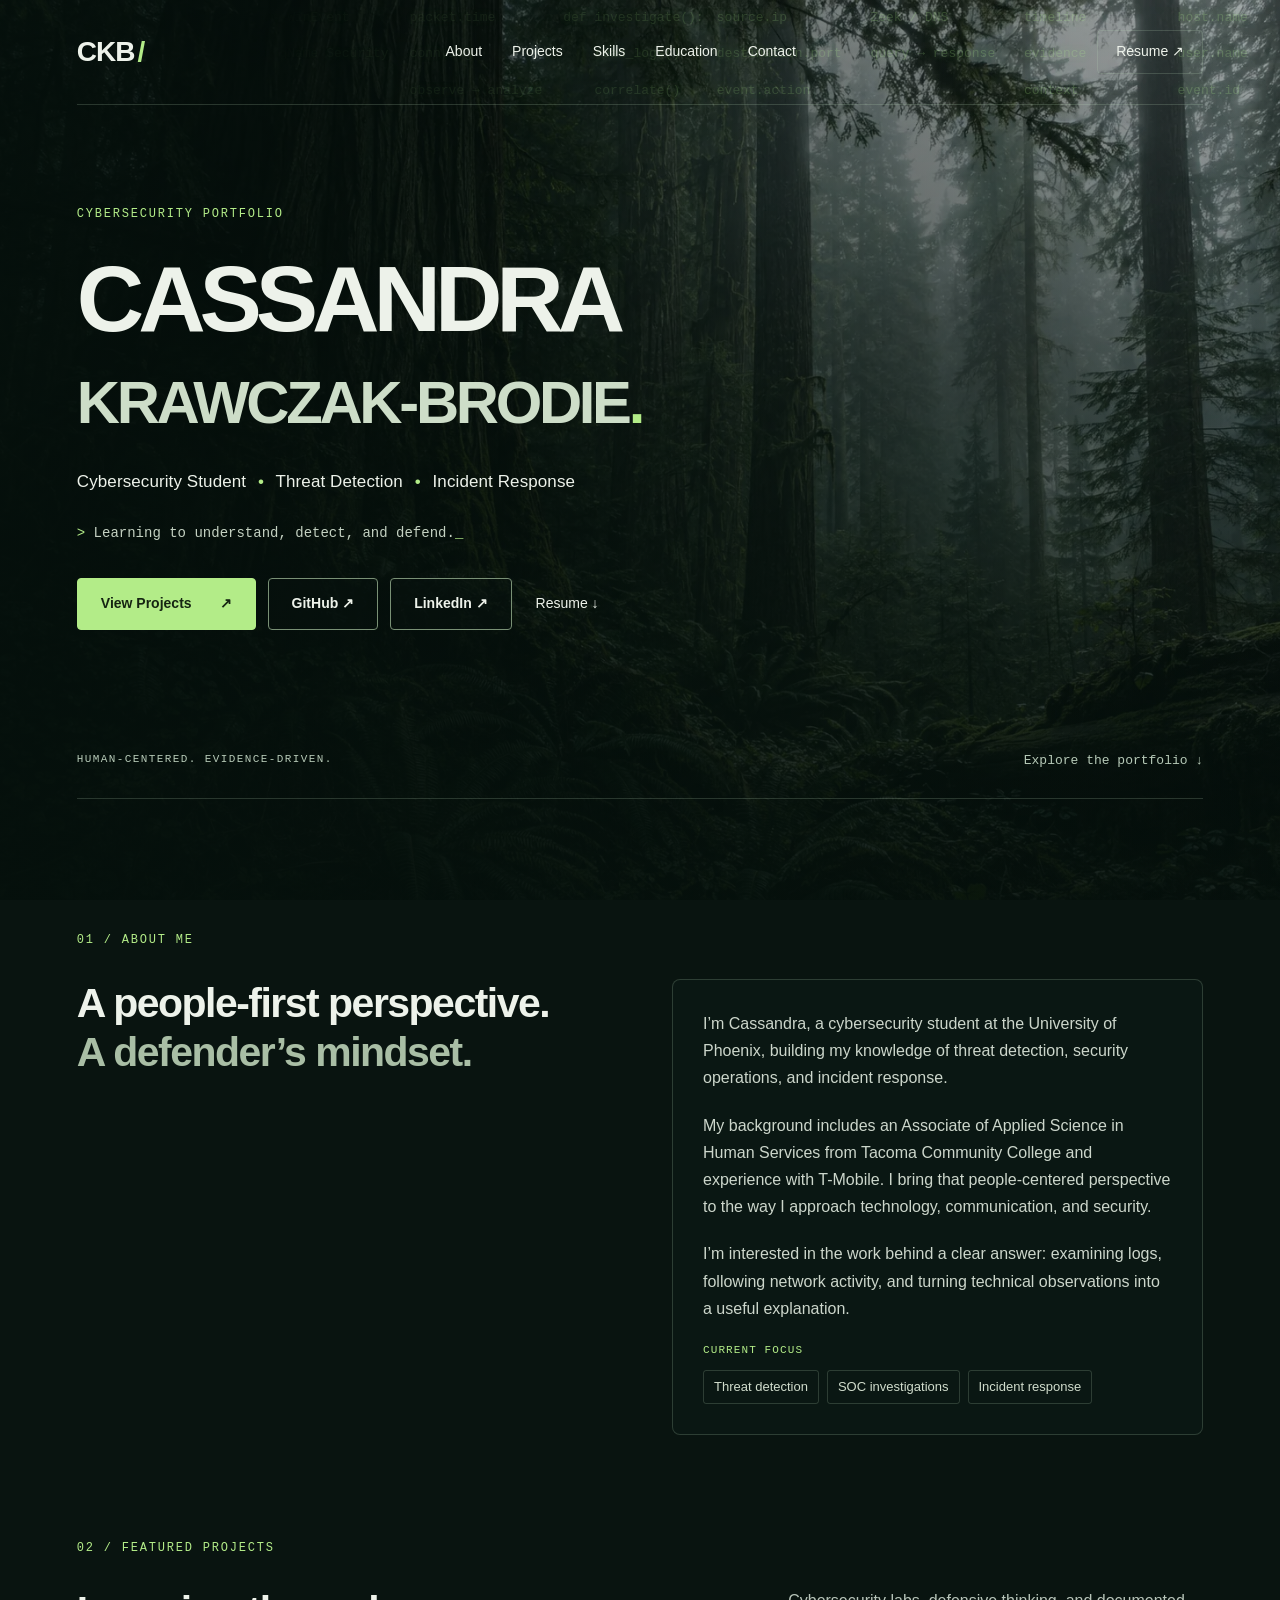
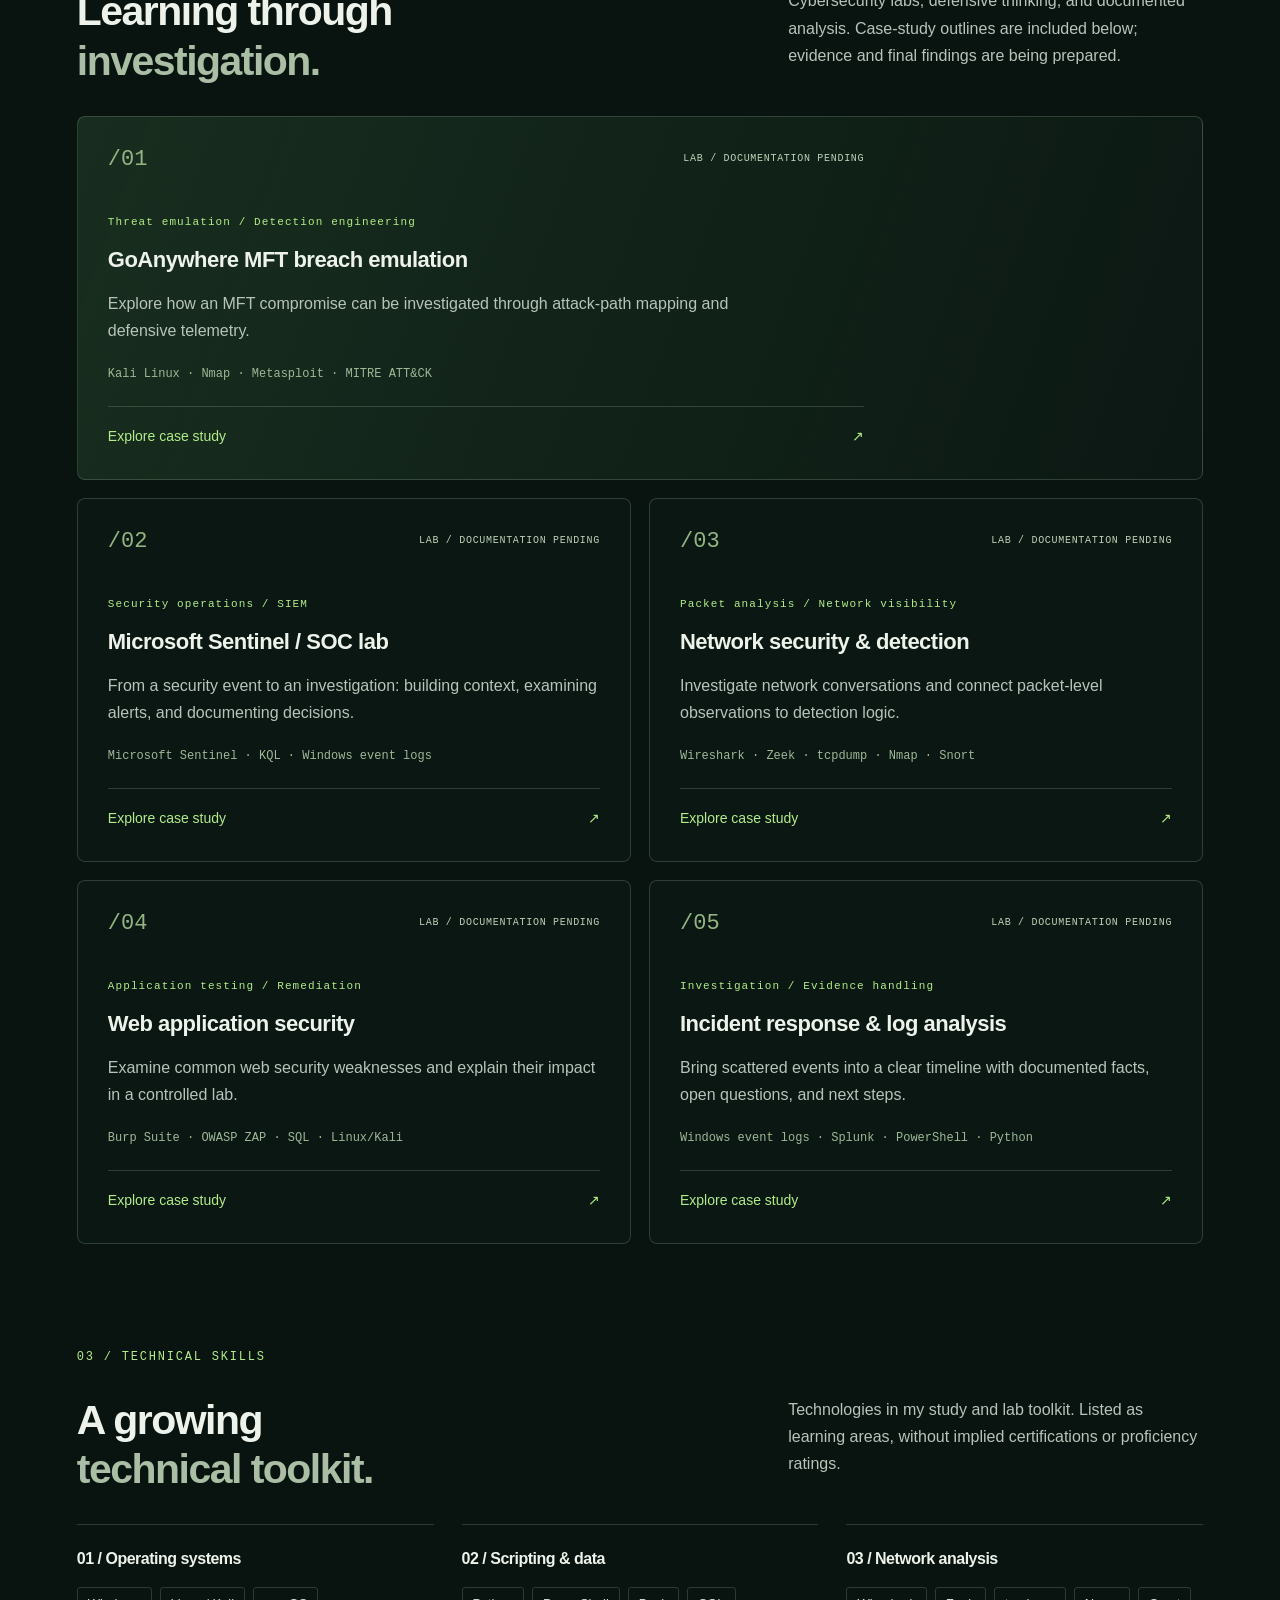
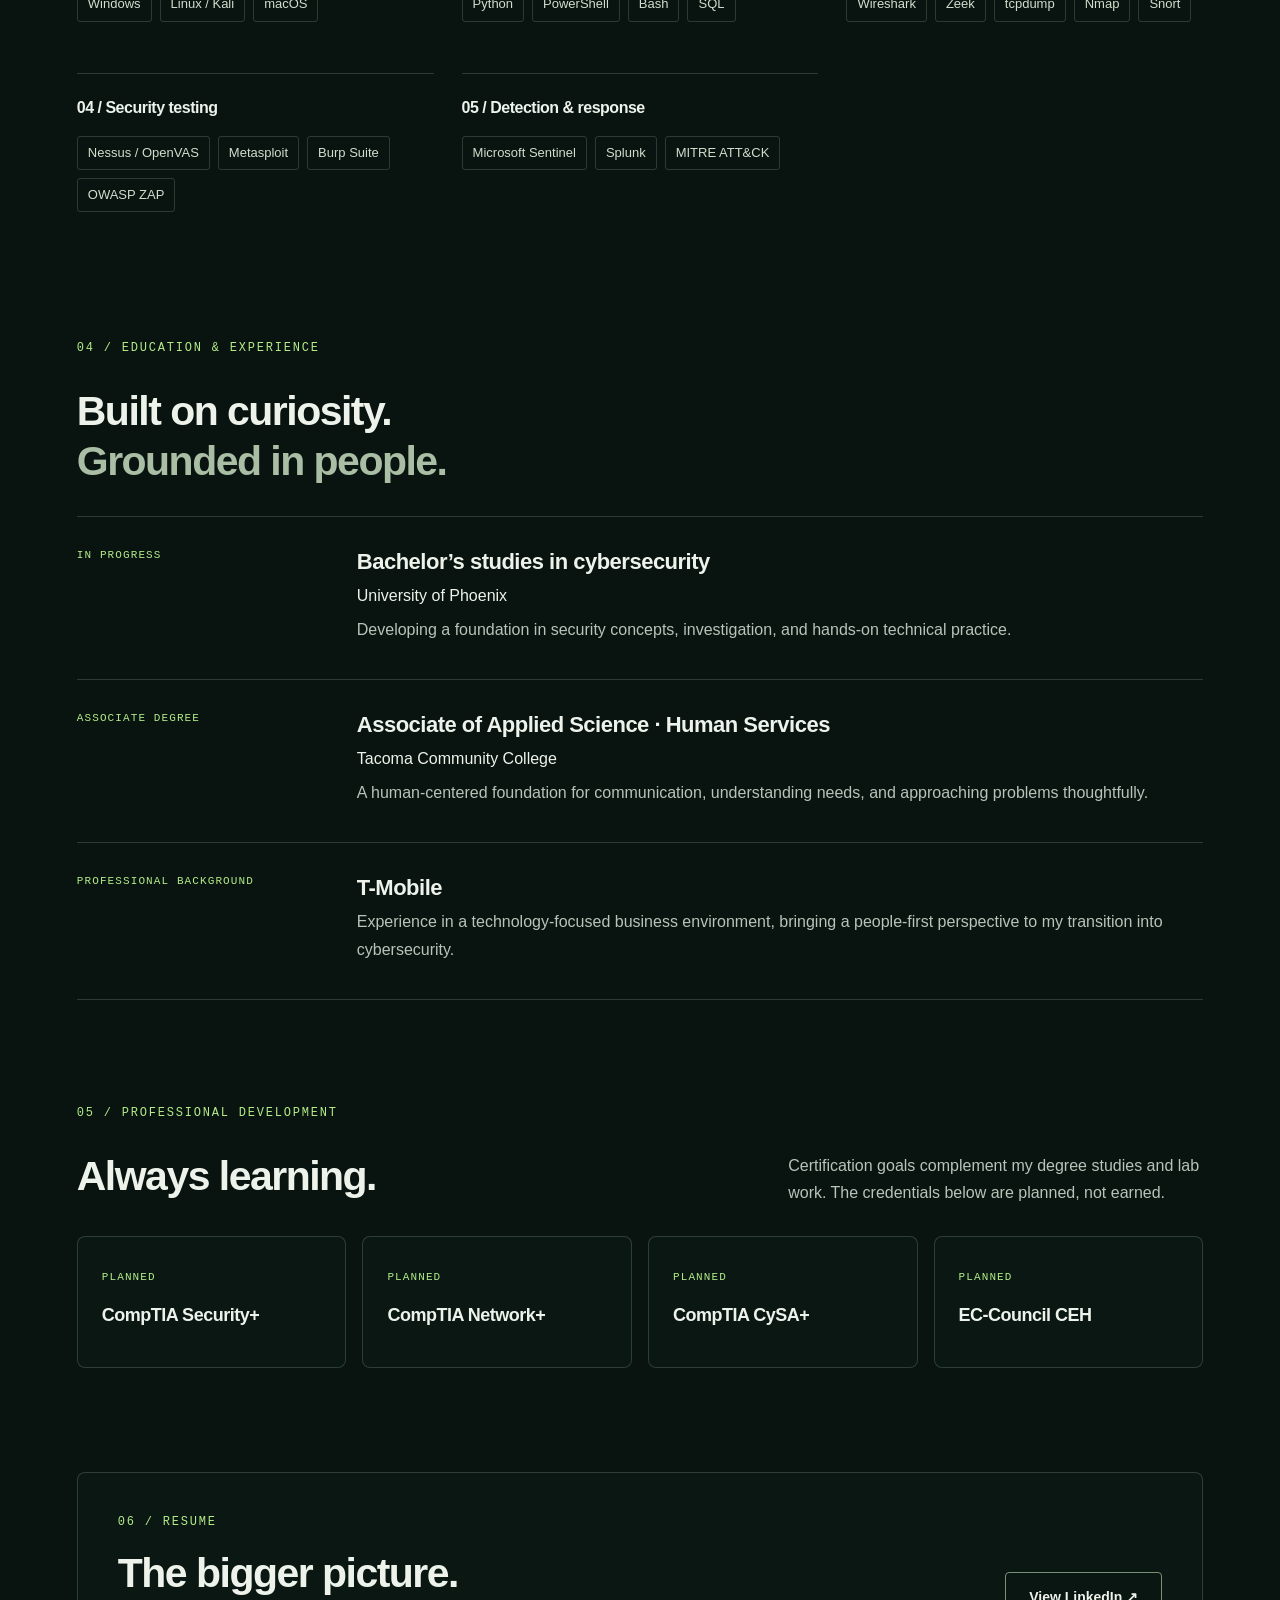
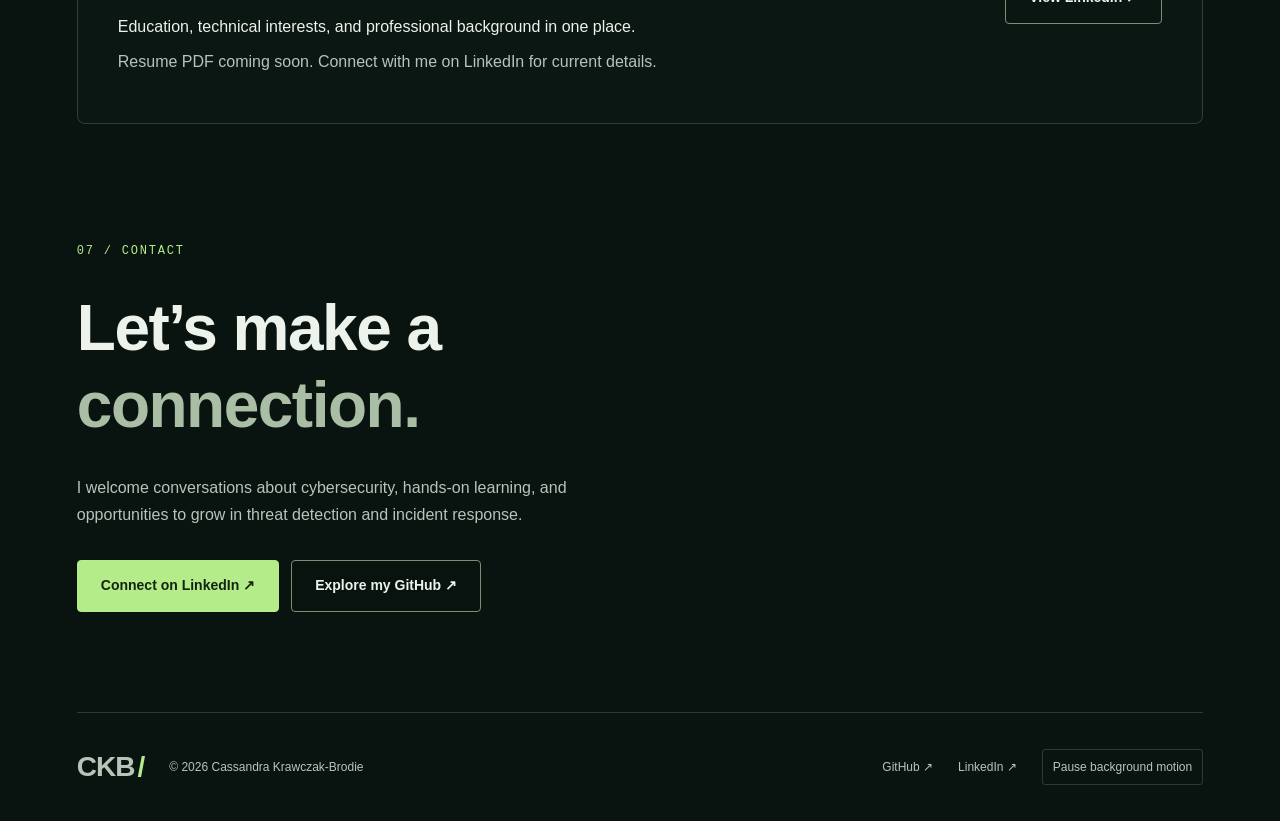
==== index.html @ 9f4970f3 "Add files via upload" ====
<!doctype html><html lang="en"><head><meta charset="utf-8"><meta name="viewport" content="width=device-width,initial-scale=1"><meta name="theme-color" content="#091410"><meta name="description" content="Cassandra Krawczak-Brodie — cybersecurity student focused on threat detection, incident response, and hands-on security learning."><title>Cybersecurity Portfolio | Cassandra Krawczak-Brodie</title><link rel="icon" href="assets/favicon.svg" type="image/svg+xml"><link rel="stylesheet" href="assets/css/style.css"><script src="assets/js/main.js" defer></script></head><body><a class="skip" href="#main">Skip to content</a><div class="forest" aria-hidden="true"></div><div class="code-rain" aria-hidden="true"></div><header class="header wrap"><a class="brand" href="#" aria-label="Cassandra Krawczak-Brodie home">CKB<span>/</span></a><nav aria-label="Main navigation"><a href="#about">About</a><a href="#projects">Projects</a><a href="#skills">Skills</a><a href="#education">Education</a><a href="#contact">Contact</a></nav><a class="nav-resume" href="#resume">Resume ↗</a></header><main id="main"><section class="hero wrap"><p class="eyebrow">CYBERSECURITY PORTFOLIO</p><h1>CASSANDRA<br><span class="surname">KRAWCZAK-<wbr>BRODIE</span><span class="period">.</span></h1><p class="hero-role">Cybersecurity Student <b>•</b> Threat Detection <b>•</b> Incident Response</p><p class="terminal"><span>&gt;</span> Learning to understand, detect, and defend.<span class="cursor" aria-hidden="true">_</span></p><div class="actions"><a class="button primary" href="#projects">View Projects <span>↗</span></a><a class="button" href="https://github.com/cassandrak-cyber?tab=repositories">GitHub ↗</a><a class="button" href="https://www.linkedin.com/in/cassandra-hopkins-14a572345/">LinkedIn ↗</a><a class="text-button" href="#resume">Resume ↓</a></div><div class="hero-bottom"><span>HUMAN-CENTERED. EVIDENCE-DRIVEN.</span><a href="#about">Explore the portfolio ↓</a></div></section>
<section id="about" class="section wrap"><div class="section-label">01 / ABOUT ME</div><div class="about-grid"><h2>A people-first perspective.<br><em>A defender’s mindset.</em></h2><div class="panel about-copy"><p>I’m Cassandra, a cybersecurity student at the University of Phoenix, building my knowledge of threat detection, security operations, and incident response.</p><p>My background includes an Associate of Applied Science in Human Services from Tacoma Community College and experience with T-Mobile. I bring that people-centered perspective to the way I approach technology, communication, and security.</p><p>I’m interested in the work behind a clear answer: examining logs, following network activity, and turning technical observations into a useful explanation.</p><div class="mini-label">CURRENT FOCUS</div><div class="tags"><span>Threat detection</span><span>SOC investigations</span><span>Incident response</span></div></div></div></section>
<section id="projects" class="section wrap"><div class="section-label">02 / FEATURED PROJECTS</div><div class="section-heading"><h2>Learning through<br><em>investigation.</em></h2><p>Cybersecurity labs, defensive thinking, and documented analysis. Case-study outlines are included below; evidence and final findings are being prepared.</p></div><div class="project-grid"><article class="panel project featured"><div class="project-top"><span class="project-number">/01</span><span class="status">LAB / DOCUMENTATION PENDING</span></div><div class="mini-label">Threat emulation / Detection engineering</div><h3>GoAnywhere MFT breach emulation</h3><p>Explore how an MFT compromise can be investigated through attack-path mapping and defensive telemetry.</p><p class="tool-line">Kali Linux · Nmap · Metasploit · MITRE ATT&CK</p><a class="project-link" href="projects/goanywhere.html">Explore case study <span>↗</span></a></article><article class="panel project "><div class="project-top"><span class="project-number">/02</span><span class="status">LAB / DOCUMENTATION PENDING</span></div><div class="mini-label">Security operations / SIEM</div><h3>Microsoft Sentinel / SOC lab</h3><p>From a security event to an investigation: building context, examining alerts, and documenting decisions.</p><p class="tool-line">Microsoft Sentinel · KQL · Windows event logs</p><a class="project-link" href="projects/sentinel.html">Explore case study <span>↗</span></a></article><article class="panel project "><div class="project-top"><span class="project-number">/03</span><span class="status">LAB / DOCUMENTATION PENDING</span></div><div class="mini-label">Packet analysis / Network visibility</div><h3>Network security & detection</h3><p>Investigate network conversations and connect packet-level observations to detection logic.</p><p class="tool-line">Wireshark · Zeek · tcpdump · Nmap · Snort</p><a class="project-link" href="projects/network.html">Explore case study <span>↗</span></a></article><article class="panel project "><div class="project-top"><span class="project-number">/04</span><span class="status">LAB / DOCUMENTATION PENDING</span></div><div class="mini-label">Application testing / Remediation</div><h3>Web application security</h3><p>Examine common web security weaknesses and explain their impact in a controlled lab.</p><p class="tool-line">Burp Suite · OWASP ZAP · SQL · Linux/Kali</p><a class="project-link" href="projects/web-security.html">Explore case study <span>↗</span></a></article><article class="panel project "><div class="project-top"><span class="project-number">/05</span><span class="status">LAB / DOCUMENTATION PENDING</span></div><div class="mini-label">Investigation / Evidence handling</div><h3>Incident response & log analysis</h3><p>Bring scattered events into a clear timeline with documented facts, open questions, and next steps.</p><p class="tool-line">Windows event logs · Splunk · PowerShell · Python</p><a class="project-link" href="projects/incident-response.html">Explore case study <span>↗</span></a></article></div></section><section id="skills" class="section wrap"><div class="section-label">03 / TECHNICAL SKILLS</div><div class="section-heading"><h2>A growing<br><em>technical toolkit.</em></h2><p>Technologies in my study and lab toolkit. Listed as learning areas, without implied certifications or proficiency ratings.</p></div><div class="skills-grid"><div class="skill-group"><h3>01 / Operating systems</h3><div class="tags"><span>Windows</span><span>Linux / Kali</span><span>macOS</span></div></div><div class="skill-group"><h3>02 / Scripting & data</h3><div class="tags"><span>Python</span><span>PowerShell</span><span>Bash</span><span>SQL</span></div></div><div class="skill-group"><h3>03 / Network analysis</h3><div class="tags"><span>Wireshark</span><span>Zeek</span><span>tcpdump</span><span>Nmap</span><span>Snort</span></div></div><div class="skill-group"><h3>04 / Security testing</h3><div class="tags"><span>Nessus / OpenVAS</span><span>Metasploit</span><span>Burp Suite</span><span>OWASP ZAP</span></div></div><div class="skill-group"><h3>05 / Detection & response</h3><div class="tags"><span>Microsoft Sentinel</span><span>Splunk</span><span>MITRE ATT&CK</span></div></div></div></section><section id="education" class="section wrap"><div class="section-label">04 / EDUCATION & EXPERIENCE</div><h2>Built on curiosity.<br><em>Grounded in people.</em></h2><div class="timeline"><article><span class="mini-label">IN PROGRESS</span><div><h3>Bachelor’s studies in cybersecurity</h3><p>University of Phoenix</p><p class="muted">Developing a foundation in security concepts, investigation, and hands-on technical practice.</p></div></article><article><span class="mini-label">ASSOCIATE DEGREE</span><div><h3>Associate of Applied Science · Human Services</h3><p>Tacoma Community College</p><p class="muted">A human-centered foundation for communication, understanding needs, and approaching problems thoughtfully.</p></div></article><article><span class="mini-label">PROFESSIONAL BACKGROUND</span><div><h3>T-Mobile</h3><p class="muted">Experience in a technology-focused business environment, bringing a people-first perspective to my transition into cybersecurity.</p></div></article></div></section>
<section id="certifications" class="section wrap"><div class="section-label">05 / PROFESSIONAL DEVELOPMENT</div><div class="section-heading"><h2>Always learning.</h2><p>Certification goals complement my degree studies and lab work. The credentials below are planned, not earned.</p></div><div class="certs"><div class="panel cert"><span class="mini-label">PLANNED</span><h3>CompTIA Security+</h3></div><div class="panel cert"><span class="mini-label">PLANNED</span><h3>CompTIA Network+</h3></div><div class="panel cert"><span class="mini-label">PLANNED</span><h3>CompTIA CySA+</h3></div><div class="panel cert"><span class="mini-label">PLANNED</span><h3>EC-Council CEH</h3></div></div></section><section id="resume" class="section wrap"><div class="panel resume"><div><div class="section-label">06 / RESUME</div><h2>The bigger picture.</h2><p>Education, technical interests, and professional background in one place.</p><p class="muted">Resume PDF coming soon. Connect with me on LinkedIn for current details.</p></div><a class="button" href="https://www.linkedin.com/in/cassandra-hopkins-14a572345/">View LinkedIn ↗</a></div></section><section id="contact" class="section wrap contact"><div class="section-label">07 / CONTACT</div><h2>Let’s make a<br><em>connection.</em></h2><p>I welcome conversations about cybersecurity, hands-on learning, and opportunities to grow in threat detection and incident response.</p><div class="actions"><a class="button primary" href="https://www.linkedin.com/in/cassandra-hopkins-14a572345/">Connect on LinkedIn ↗</a><a class="button" href="https://github.com/cassandrak-cyber?tab=repositories">Explore my GitHub ↗</a></div></section></main><footer class="wrap"><a class="brand" href="index.html">CKB<span>/</span></a><p>© <span data-year>2026</span> Cassandra Krawczak-Brodie</p><a href="https://github.com/cassandrak-cyber?tab=repositories">GitHub ↗</a><a href="https://www.linkedin.com/in/cassandra-hopkins-14a572345/">LinkedIn ↗</a><button class="motion" hidden type="button" aria-pressed="false">Pause background motion</button></footer></body></html>
---- assets/css/style.css ----
:root{color-scheme:dark;--bg:#091410;--text:#edf2ea;--muted:#b7c4b9;--green:#b3ec88;--line:rgba(184,216,185,.2);--mono:ui-monospace,SFMono-Regular,Consolas,monospace}*{box-sizing:border-box}html{scroll-behavior:smooth;scroll-padding-top:35px}body{margin:0;background:var(--bg);color:var(--text);font:16px/1.7 -apple-system,BlinkMacSystemFont,"Segoe UI",sans-serif}a{color:inherit;text-decoration:none}a:hover{color:var(--green)}button{font:inherit}a:focus-visible,button:focus-visible{outline:3px solid var(--green);outline-offset:6px}.skip{position:fixed;top:-100px;left:20px;background:var(--bg);z-index:10;padding:10px}.skip:focus{top:15px}.wrap{width:min(1200px,88%);margin:auto}.forest{position:fixed;inset:0;z-index:-2;background:#10251a url('../images/forest.webp') center/cover no-repeat}.forest:after{content:"";position:absolute;inset:0;background:linear-gradient(90deg,rgba(5,16,12,.86),rgba(5,16,12,.28)),linear-gradient(0deg,rgba(5,16,12,.84),rgba(5,16,12,.08))}.code-rain{position:fixed;inset:0;z-index:-1;overflow:hidden;pointer-events:none;mask-image:linear-gradient(90deg,transparent 20%,#000 70%)}.code-strand{position:absolute;top:0;white-space:pre;font:13px/2.8 var(--mono);color:#b0f38d;opacity:.22;animation:fall var(--duration) linear infinite;animation-delay:var(--delay);text-shadow:0 0 9px #7acb5a}@keyframes fall{from{transform:translateY(-45vh)}to{transform:translateY(105vh)}}.paused .code-strand{animation-play-state:paused}.header{display:flex;align-items:center;justify-content:space-between;gap:25px;min-height:105px;border-bottom:1px solid var(--line)}.brand{font-size:28px;font-weight:800;letter-spacing:-1px}.brand span{color:var(--green);padding-left:3px}.header nav{display:flex;gap:30px;font-size:14px}.nav-resume{font-size:14px;border:1px solid var(--line);border-radius:4px;padding:9px 18px}.hero{padding-top:100px;min-height:730px}.eyebrow,.section-label,.mini-label{font:12px/1.5 var(--mono);letter-spacing:1.8px;color:var(--green)}.eyebrow{margin:0 0 30px}.hero h1{font-size:clamp(3.3rem,7.3vw,7rem);line-height:.98;font-weight:750;letter-spacing:-.065em;margin:0 0 32px}.hero h1>span:not(.period){color:#cdddc8}.hero h1 .period{color:var(--green)}.hero-role{font-size:17px;letter-spacing:.1px}.hero-role b{color:var(--green);font-weight:400;padding:0 7px}.terminal{font:14px/1.8 var(--mono);color:#c4d1c2;margin-top:24px}.terminal>span{color:var(--green)}.actions{display:flex;gap:12px;align-items:center;flex-wrap:wrap;margin-top:32px}.button{display:inline-flex;align-items:center;justify-content:center;gap:28px;padding:13px 23px;border:1px solid #799075;border-radius:4px;font-size:14px;font-weight:600;background:rgba(9,20,16,.38);transition:background .2s,transform .2s}.button:hover{background:#263b2a;transform:translateY(-2px)}.primary{background:var(--green);border-color:var(--green);color:#152412}.primary:hover{background:#cbf8a8;color:#152412}.text-button{font-size:14px;padding:12px}.hero-bottom{display:flex;justify-content:space-between;margin-top:95px;padding:26px 0;border-bottom:1px solid var(--line);font:11px/1.6 var(--mono);letter-spacing:1.4px;color:#b6c9b7}.hero-bottom a{letter-spacing:0;font-size:13px}.section{padding-top:96px;padding-bottom:8px}.section-label{margin-bottom:30px}h2{font-size:clamp(2rem,3.2vw,3rem);line-height:1.2;font-weight:550;letter-spacing:-1.5px;margin:0 0 30px}h2 em{font-style:normal;color:#a9bea5}h3{font-size:22px;font-weight:550;letter-spacing:-.5px;line-height:1.35;margin:15px 0}.about-grid{display:grid;grid-template-columns:1fr 1fr;gap:64px}.panel{border:1px solid var(--line);border-radius:8px;background:rgba(12,25,20,.91)}.about-copy{padding:30px}.about-copy p{margin:0 0 20px;color:#ccd6cb}.mini-label{font-size:11px;letter-spacing:1.1px}.tags{display:flex;flex-wrap:wrap;gap:8px;margin-top:12px}.tags span{padding:5px 10px;border:1px solid var(--line);border-radius:3px;font-size:13px;color:#d1ddcd}.section-heading{display:flex;justify-content:space-between;align-items:start;gap:60px}.section-heading>p{max-width:415px;color:var(--muted);margin:0 0 30px}.project-grid{display:grid;grid-template-columns:1fr 1fr;gap:18px}.project{padding:30px;display:flex;flex-direction:column;transition:border-color .2s}.project:hover{border-color:#758e6a}.project.featured{grid-column:1/-1;position:relative;padding-right:30%;background:linear-gradient(110deg,rgba(25,47,32,.96),rgba(12,25,20,.86))}.project-top{display:flex;justify-content:space-between;gap:16px;align-items:center;margin-bottom:42px}.project-number{font:22px var(--mono);color:#94b483}.status{font:10px/1.6 var(--mono);letter-spacing:.7px;color:#bed1b7}.project p{color:var(--muted);margin:0 0 20px;max-width:640px}.project .tool-line{font:12px/1.8 var(--mono);color:#9fb897;margin-top:auto}.project-link{display:flex;justify-content:space-between;border-top:1px solid var(--line);padding-top:18px;font-size:14px;color:var(--green)}.skills-grid{display:grid;grid-template-columns:repeat(3,1fr);gap:28px}.skill-group{padding:23px 0;border-top:1px solid var(--line)}.skill-group h3{font-size:16px;margin:0 0 18px}.timeline{border-top:1px solid var(--line)}.timeline article{display:grid;grid-template-columns:250px 1fr;gap:30px;padding:30px 0;border-bottom:1px solid var(--line)}.timeline h3{margin:0}.timeline p{margin:6px 0}.muted{color:var(--muted)}.certs{display:grid;grid-template-columns:repeat(4,1fr);gap:16px}.cert{padding:24px}.cert h3{font-size:18px}.resume{display:flex;align-items:center;justify-content:space-between;gap:35px;padding:40px}.resume .section-label{margin-bottom:18px}.resume h2{margin-bottom:15px}.resume p{margin:8px 0;max-width:620px}.resume .button{white-space:nowrap}.contact{padding-top:110px;padding-bottom:100px}.contact h2{font-size:clamp(2.8rem,5vw,4.5rem)}.contact p{max-width:550px;color:var(--muted)}footer{border-top:1px solid var(--line);display:flex;flex-wrap:wrap;align-items:center;gap:25px;padding:30px 0;font-size:12px;color:var(--muted)}footer p{margin-right:auto}.motion{color:var(--muted);background:transparent;border:1px solid var(--line);border-radius:3px;padding:7px 10px;font-size:12px;cursor:pointer}.case{padding-top:75px;padding-bottom:70px}.back{font-size:14px}.case h1{font-size:clamp(2.4rem,5vw,4.6rem);letter-spacing:-2px;line-height:1.1;max-width:950px}.case-intro{font-size:20px;max-width:800px;color:var(--muted)}.notice{border-left:2px solid var(--green);background:#14251c;padding:20px 25px;max-width:900px;font-size:14px;color:#ccd8c7}.case-grid{display:grid;grid-template-columns:1fr 1fr;gap:20px;margin-top:40px}.case-block{padding:28px}.case-block h2{font-size:24px;letter-spacing:-.5px;margin-bottom:18px}.case-block p{color:var(--muted);margin:0}.evidence-placeholder{padding:25px;border:1px dashed #60765b;border-radius:5px;margin-top:25px;display:flex;flex-direction:column;align-items:center;text-align:center;color:#bed0b5}.evidence-placeholder span{font-size:30px}.evidence-placeholder small{font-size:12px;margin-top:8px}@media(min-width:1500px){.hero{min-height:800px;padding-top:130px}}@media(max-width:900px){.header nav{gap:16px}.about-grid{gap:30px}.hero{padding-top:80px}.hero h1{font-size:clamp(3.3rem,10vw,6rem)}.skills-grid{grid-template-columns:1fr 1fr}.certs{grid-template-columns:1fr 1fr}.project.featured{padding-right:30px}.section-heading{gap:35px}.section-heading>p{max-width:340px}.timeline article{grid-template-columns:190px 1fr}.hero-role{max-width:580px}}@media(max-width:600px){.wrap{width:88%}.header{flex-wrap:wrap;gap:12px;padding:20px 0}.header nav{order:3;width:100%;justify-content:space-between;gap:10px;font-size:12px;padding-top:10px}.brand{font-size:24px}.nav-resume{padding:6px 13px}.hero{min-height:660px;padding-top:68px}.hero h1{font-size:clamp(2.7rem,12vw,4.4rem);letter-spacing:-.06em}.hero-role{font-size:16px;max-width:340px;line-height:1.9}.hero-role b{padding:0 3px}.terminal{font-size:12px;max-width:320px}.actions{gap:10px}.button{padding:12px 16px;gap:14px}.hero-bottom{margin-top:62px;font-size:10px;gap:20px}.hero-bottom a{font-size:11px;text-align:right}.section{padding-top:70px}.about-grid,.project-grid,.skills-grid,.case-grid{grid-template-columns:1fr}.section-heading{display:block}.section-heading>p{max-width:none}.about-copy,.project,.case-block{padding:24px}.project.featured{padding-right:24px}.project-top{margin-bottom:28px}.status{font-size:9px}.timeline article{grid-template-columns:1fr;gap:12px}.certs{gap:12px}.cert{padding:20px 15px}.cert h3{font-size:16px}.resume{display:block;padding:26px}.resume .button{margin-top:22px}.contact{padding-bottom:70px}.forest{background-position:60% center}.forest:after{background:linear-gradient(90deg,rgba(5,16,12,.86),rgba(5,16,12,.6))}.code-strand:nth-child(n+6){display:none}footer{gap:18px}footer p{flex-basis:70%;margin:0}.case{padding-top:50px}.case h1{letter-spacing:-1px;overflow-wrap:break-word}}@media(prefers-reduced-motion:reduce){html{scroll-behavior:auto}*,*:before,*:after{animation:none!important;transition:none!important}.code-strand{display:none}}@media print{.forest,.code-rain,.motion,.header nav,.nav-resume{display:none}body{background:white;color:black}.panel{background:white}.wrap{width:100%}p,.muted,.project p,.mini-label,h2 em{color:#333!important}.hero{min-height:0;padding-top:20px}.section{padding-top:30px}.project,.case-block{break-inside:avoid}}

/* Keep the full surname readable across screen sizes. */
.hero h1 .surname{font-size:.64em;letter-spacing:-.055em}.hero h1 .period{font-size:.64em}
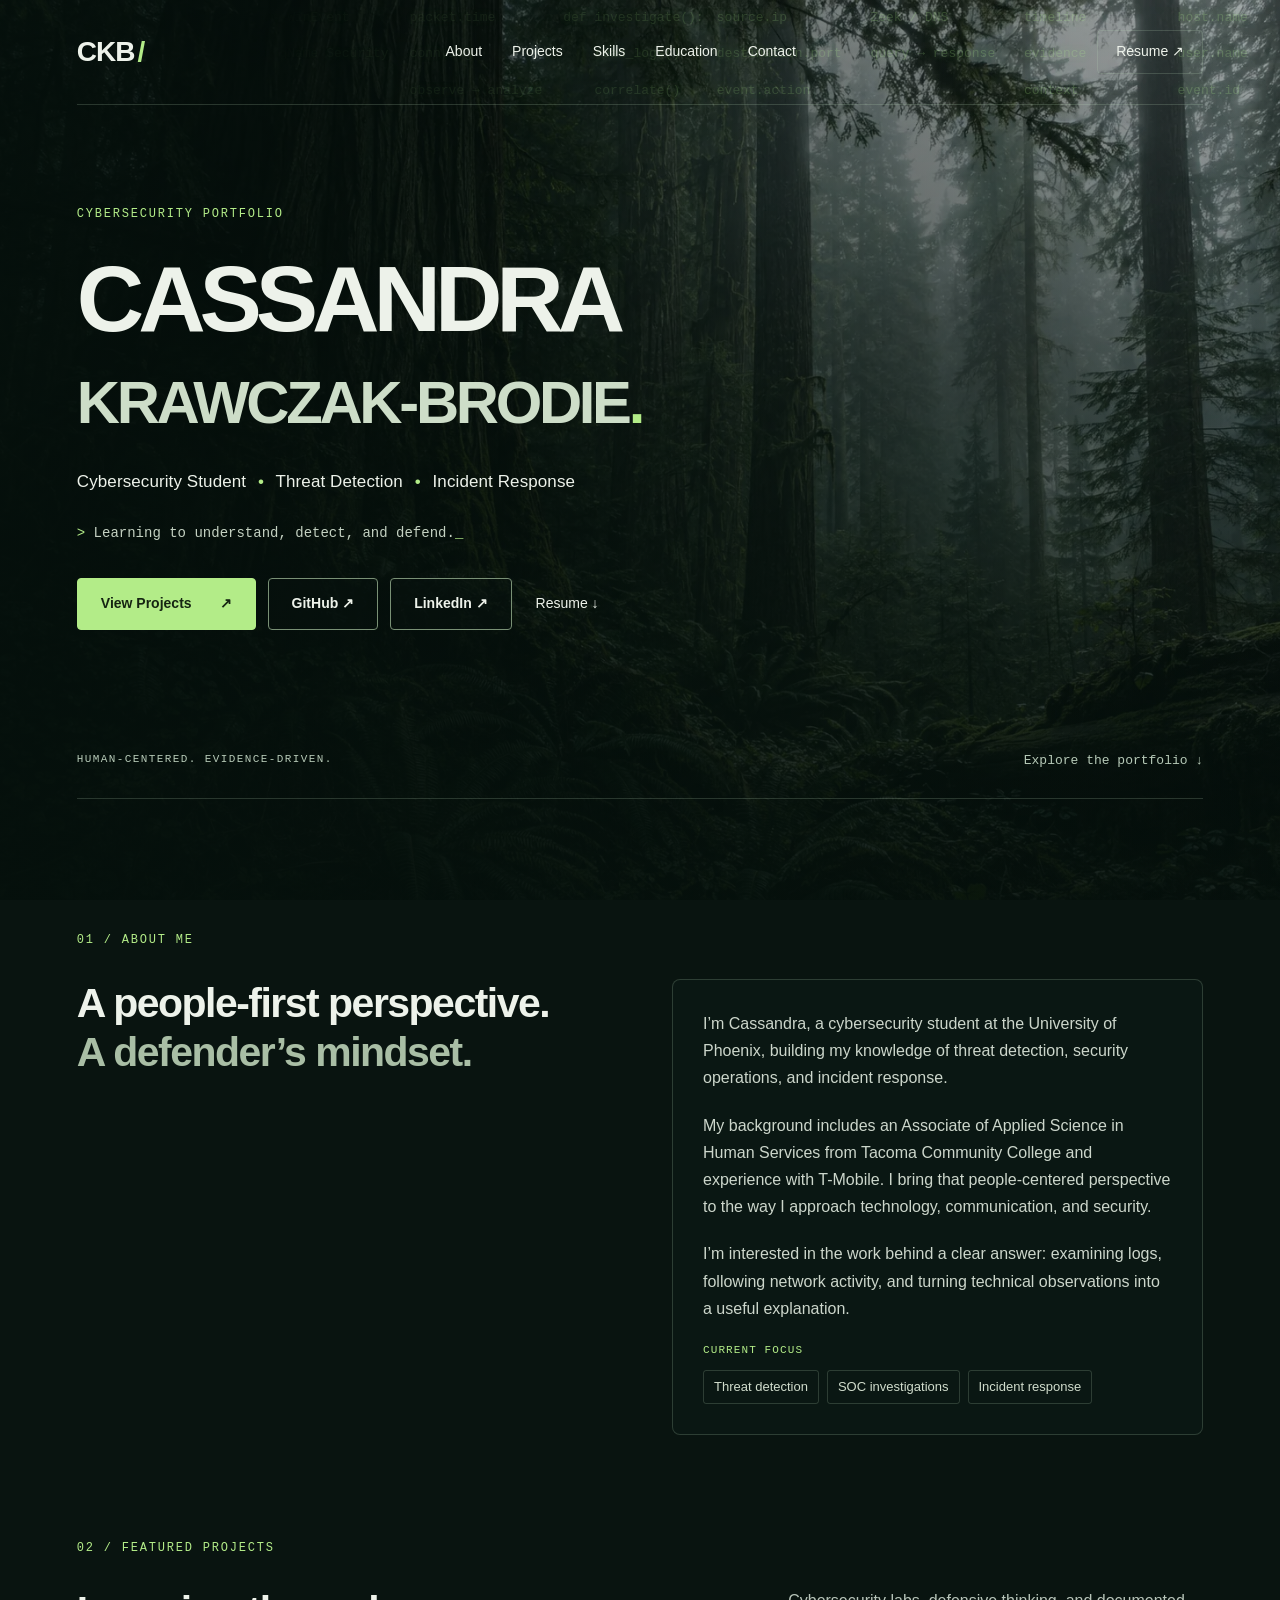
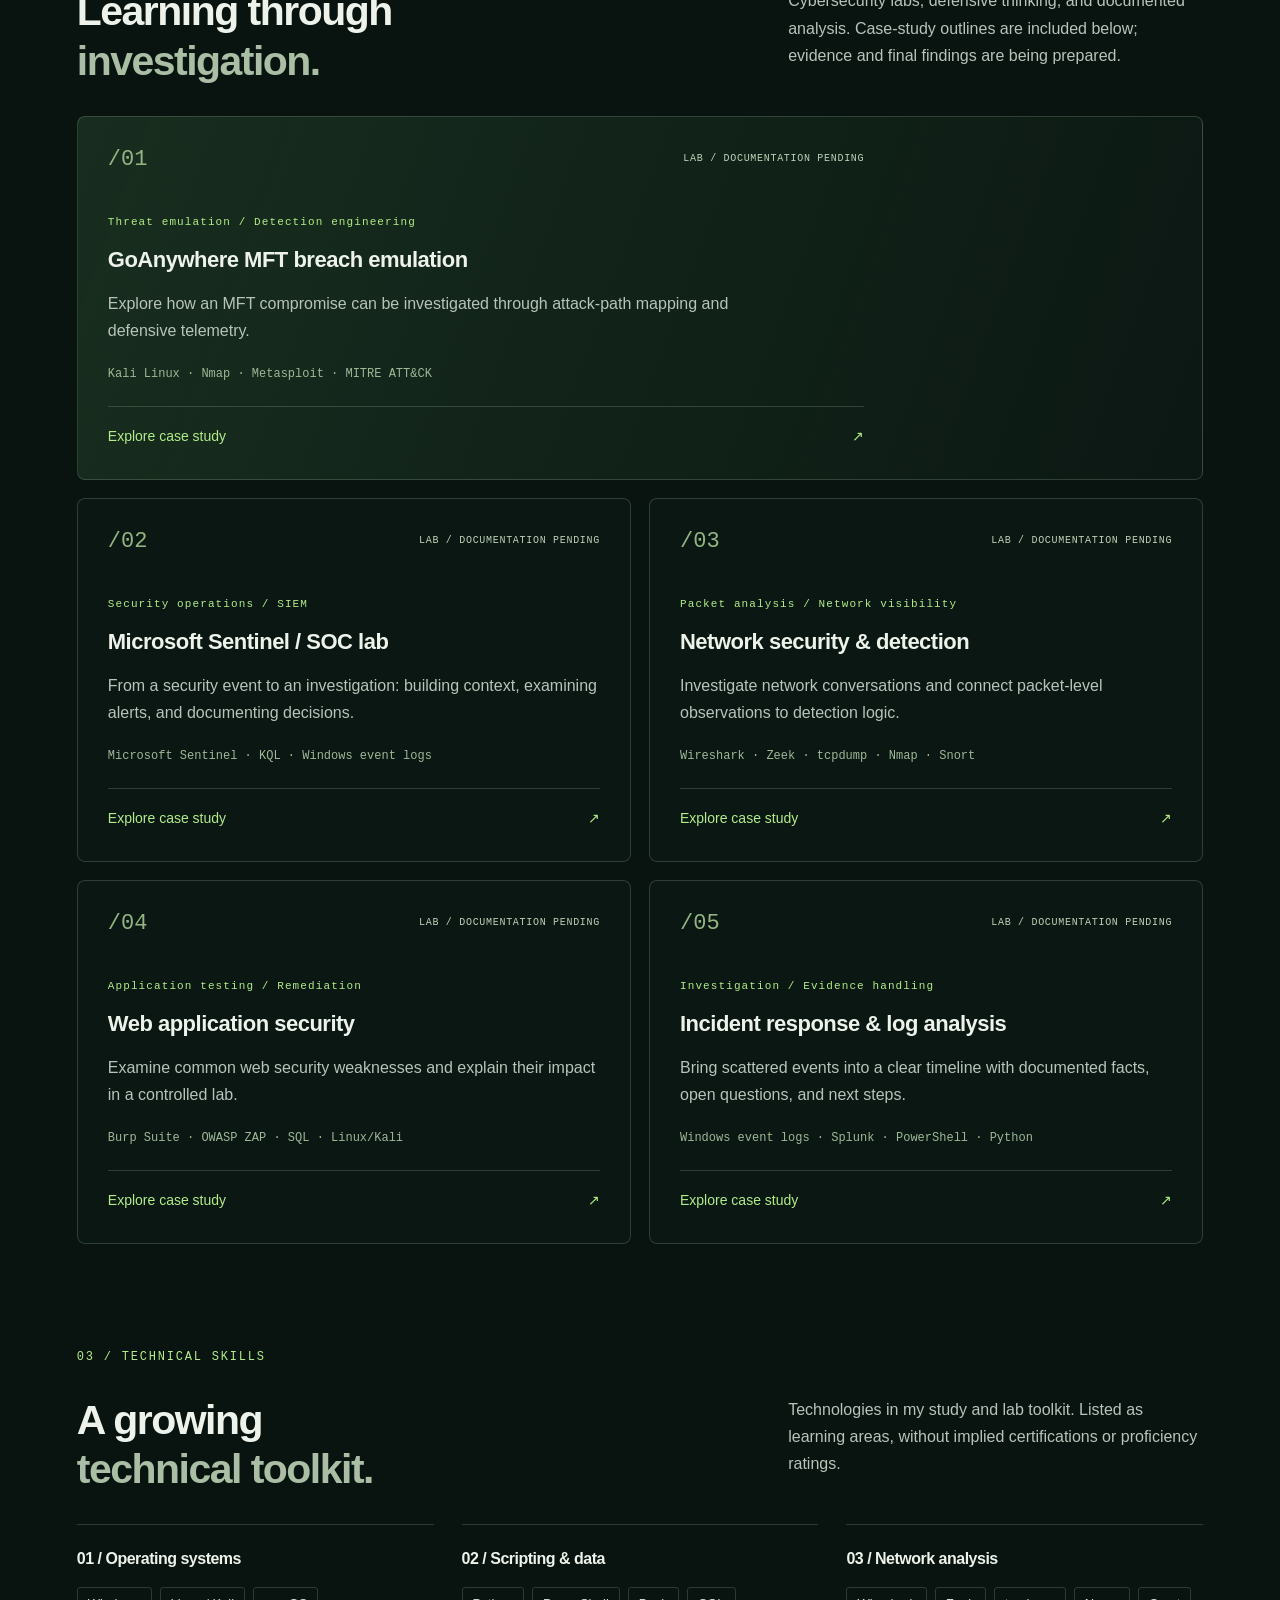
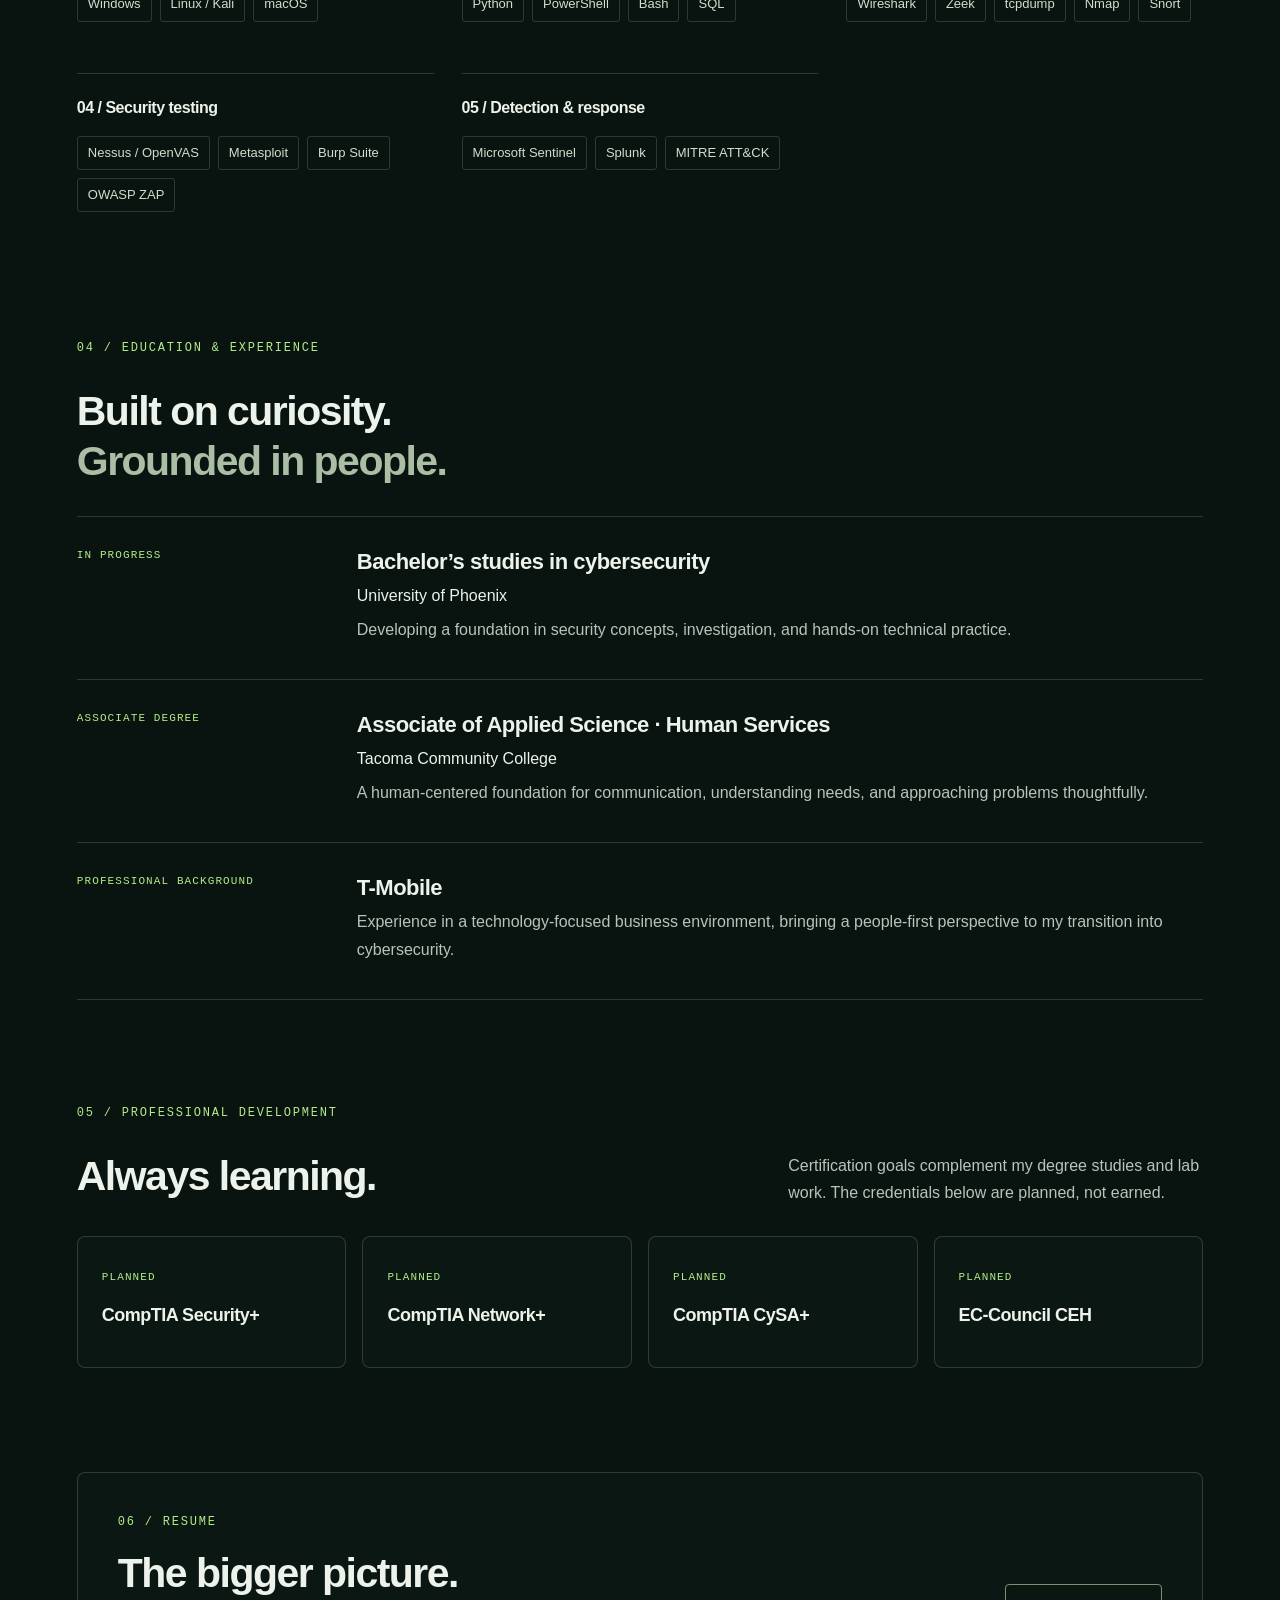
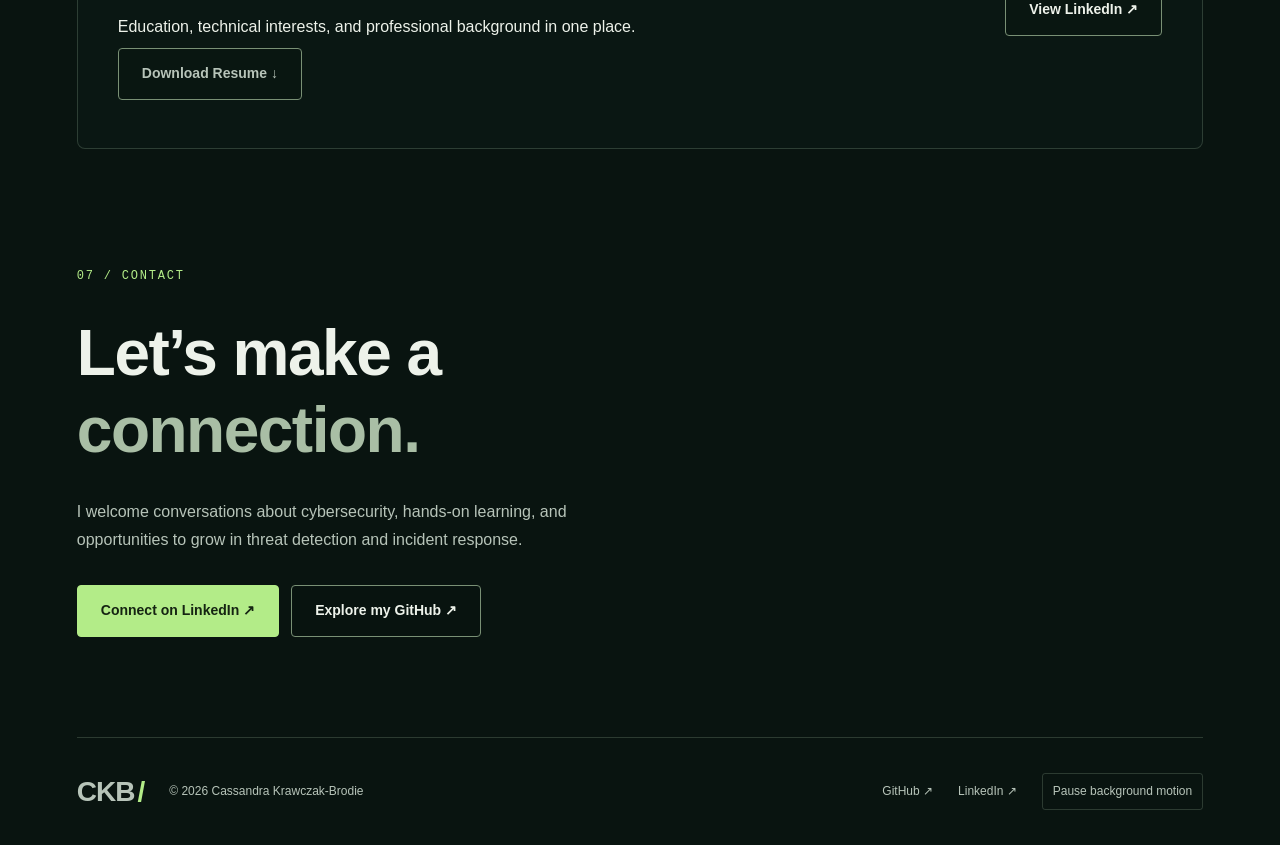
==== commit e3f57de8: "Add certifications section and update resume link Added a certifications section and updated the res" ====
--- a/index.html
+++ b/index.html
@@ -1,4 +1,4 @@
 <!doctype html><html lang="en"><head><meta charset="utf-8"><meta name="viewport" content="width=device-width,initial-scale=1"><meta name="theme-color" content="#091410"><meta name="description" content="Cassandra Krawczak-Brodie — cybersecurity student focused on threat detection, incident response, and hands-on security learning."><title>Cybersecurity Portfolio | Cassandra Krawczak-Brodie</title><link rel="icon" href="assets/favicon.svg" type="image/svg+xml"><link rel="stylesheet" href="assets/css/style.css"><script src="assets/js/main.js" defer></script></head><body><a class="skip" href="#main">Skip to content</a><div class="forest" aria-hidden="true"></div><div class="code-rain" aria-hidden="true"></div><header class="header wrap"><a class="brand" href="#" aria-label="Cassandra Krawczak-Brodie home">CKB<span>/</span></a><nav aria-label="Main navigation"><a href="#about">About</a><a href="#projects">Projects</a><a href="#skills">Skills</a><a href="#education">Education</a><a href="#contact">Contact</a></nav><a class="nav-resume" href="#resume">Resume ↗</a></header><main id="main"><section class="hero wrap"><p class="eyebrow">CYBERSECURITY PORTFOLIO</p><h1>CASSANDRA<br><span class="surname">KRAWCZAK-<wbr>BRODIE</span><span class="period">.</span></h1><p class="hero-role">Cybersecurity Student <b>•</b> Threat Detection <b>•</b> Incident Response</p><p class="terminal"><span>&gt;</span> Learning to understand, detect, and defend.<span class="cursor" aria-hidden="true">_</span></p><div class="actions"><a class="button primary" href="#projects">View Projects <span>↗</span></a><a class="button" href="https://github.com/cassandrak-cyber?tab=repositories">GitHub ↗</a><a class="button" href="https://www.linkedin.com/in/cassandra-hopkins-14a572345/">LinkedIn ↗</a><a class="text-button" href="#resume">Resume ↓</a></div><div class="hero-bottom"><span>HUMAN-CENTERED. EVIDENCE-DRIVEN.</span><a href="#about">Explore the portfolio ↓</a></div></section>
 <section id="about" class="section wrap"><div class="section-label">01 / ABOUT ME</div><div class="about-grid"><h2>A people-first perspective.<br><em>A defender’s mindset.</em></h2><div class="panel about-copy"><p>I’m Cassandra, a cybersecurity student at the University of Phoenix, building my knowledge of threat detection, security operations, and incident response.</p><p>My background includes an Associate of Applied Science in Human Services from Tacoma Community College and experience with T-Mobile. I bring that people-centered perspective to the way I approach technology, communication, and security.</p><p>I’m interested in the work behind a clear answer: examining logs, following network activity, and turning technical observations into a useful explanation.</p><div class="mini-label">CURRENT FOCUS</div><div class="tags"><span>Threat detection</span><span>SOC investigations</span><span>Incident response</span></div></div></div></section>
 <section id="projects" class="section wrap"><div class="section-label">02 / FEATURED PROJECTS</div><div class="section-heading"><h2>Learning through<br><em>investigation.</em></h2><p>Cybersecurity labs, defensive thinking, and documented analysis. Case-study outlines are included below; evidence and final findings are being prepared.</p></div><div class="project-grid"><article class="panel project featured"><div class="project-top"><span class="project-number">/01</span><span class="status">LAB / DOCUMENTATION PENDING</span></div><div class="mini-label">Threat emulation / Detection engineering</div><h3>GoAnywhere MFT breach emulation</h3><p>Explore how an MFT compromise can be investigated through attack-path mapping and defensive telemetry.</p><p class="tool-line">Kali Linux · Nmap · Metasploit · MITRE ATT&CK</p><a class="project-link" href="projects/goanywhere.html">Explore case study <span>↗</span></a></article><article class="panel project "><div class="project-top"><span class="project-number">/02</span><span class="status">LAB / DOCUMENTATION PENDING</span></div><div class="mini-label">Security operations / SIEM</div><h3>Microsoft Sentinel / SOC lab</h3><p>From a security event to an investigation: building context, examining alerts, and documenting decisions.</p><p class="tool-line">Microsoft Sentinel · KQL · Windows event logs</p><a class="project-link" href="projects/sentinel.html">Explore case study <span>↗</span></a></article><article class="panel project "><div class="project-top"><span class="project-number">/03</span><span class="status">LAB / DOCUMENTATION PENDING</span></div><div class="mini-label">Packet analysis / Network visibility</div><h3>Network security & detection</h3><p>Investigate network conversations and connect packet-level observations to detection logic.</p><p class="tool-line">Wireshark · Zeek · tcpdump · Nmap · Snort</p><a class="project-link" href="projects/network.html">Explore case study <span>↗</span></a></article><article class="panel project "><div class="project-top"><span class="project-number">/04</span><span class="status">LAB / DOCUMENTATION PENDING</span></div><div class="mini-label">Application testing / Remediation</div><h3>Web application security</h3><p>Examine common web security weaknesses and explain their impact in a controlled lab.</p><p class="tool-line">Burp Suite · OWASP ZAP · SQL · Linux/Kali</p><a class="project-link" href="projects/web-security.html">Explore case study <span>↗</span></a></article><article class="panel project "><div class="project-top"><span class="project-number">/05</span><span class="status">LAB / DOCUMENTATION PENDING</span></div><div class="mini-label">Investigation / Evidence handling</div><h3>Incident response & log analysis</h3><p>Bring scattered events into a clear timeline with documented facts, open questions, and next steps.</p><p class="tool-line">Windows event logs · Splunk · PowerShell · Python</p><a class="project-link" href="projects/incident-response.html">Explore case study <span>↗</span></a></article></div></section><section id="skills" class="section wrap"><div class="section-label">03 / TECHNICAL SKILLS</div><div class="section-heading"><h2>A growing<br><em>technical toolkit.</em></h2><p>Technologies in my study and lab toolkit. Listed as learning areas, without implied certifications or proficiency ratings.</p></div><div class="skills-grid"><div class="skill-group"><h3>01 / Operating systems</h3><div class="tags"><span>Windows</span><span>Linux / Kali</span><span>macOS</span></div></div><div class="skill-group"><h3>02 / Scripting & data</h3><div class="tags"><span>Python</span><span>PowerShell</span><span>Bash</span><span>SQL</span></div></div><div class="skill-group"><h3>03 / Network analysis</h3><div class="tags"><span>Wireshark</span><span>Zeek</span><span>tcpdump</span><span>Nmap</span><span>Snort</span></div></div><div class="skill-group"><h3>04 / Security testing</h3><div class="tags"><span>Nessus / OpenVAS</span><span>Metasploit</span><span>Burp Suite</span><span>OWASP ZAP</span></div></div><div class="skill-group"><h3>05 / Detection & response</h3><div class="tags"><span>Microsoft Sentinel</span><span>Splunk</span><span>MITRE ATT&CK</span></div></div></div></section><section id="education" class="section wrap"><div class="section-label">04 / EDUCATION & EXPERIENCE</div><h2>Built on curiosity.<br><em>Grounded in people.</em></h2><div class="timeline"><article><span class="mini-label">IN PROGRESS</span><div><h3>Bachelor’s studies in cybersecurity</h3><p>University of Phoenix</p><p class="muted">Developing a foundation in security concepts, investigation, and hands-on technical practice.</p></div></article><article><span class="mini-label">ASSOCIATE DEGREE</span><div><h3>Associate of Applied Science · Human Services</h3><p>Tacoma Community College</p><p class="muted">A human-centered foundation for communication, understanding needs, and approaching problems thoughtfully.</p></div></article><article><span class="mini-label">PROFESSIONAL BACKGROUND</span><div><h3>T-Mobile</h3><p class="muted">Experience in a technology-focused business environment, bringing a people-first perspective to my transition into cybersecurity.</p></div></article></div></section>
-<section id="certifications" class="section wrap"><div class="section-label">05 / PROFESSIONAL DEVELOPMENT</div><div class="section-heading"><h2>Always learning.</h2><p>Certification goals complement my degree studies and lab work. The credentials below are planned, not earned.</p></div><div class="certs"><div class="panel cert"><span class="mini-label">PLANNED</span><h3>CompTIA Security+</h3></div><div class="panel cert"><span class="mini-label">PLANNED</span><h3>CompTIA Network+</h3></div><div class="panel cert"><span class="mini-label">PLANNED</span><h3>CompTIA CySA+</h3></div><div class="panel cert"><span class="mini-label">PLANNED</span><h3>EC-Council CEH</h3></div></div></section><section id="resume" class="section wrap"><div class="panel resume"><div><div class="section-label">06 / RESUME</div><h2>The bigger picture.</h2><p>Education, technical interests, and professional background in one place.</p><p class="muted">Resume PDF coming soon. Connect with me on LinkedIn for current details.</p></div><a class="button" href="https://www.linkedin.com/in/cassandra-hopkins-14a572345/">View LinkedIn ↗</a></div></section><section id="contact" class="section wrap contact"><div class="section-label">07 / CONTACT</div><h2>Let’s make a<br><em>connection.</em></h2><p>I welcome conversations about cybersecurity, hands-on learning, and opportunities to grow in threat detection and incident response.</p><div class="actions"><a class="button primary" href="https://www.linkedin.com/in/cassandra-hopkins-14a572345/">Connect on LinkedIn ↗</a><a class="button" href="https://github.com/cassandrak-cyber?tab=repositories">Explore my GitHub ↗</a></div></section></main><footer class="wrap"><a class="brand" href="index.html">CKB<span>/</span></a><p>© <span data-year>2026</span> Cassandra Krawczak-Brodie</p><a href="https://github.com/cassandrak-cyber?tab=repositories">GitHub ↗</a><a href="https://www.linkedin.com/in/cassandra-hopkins-14a572345/">LinkedIn ↗</a><button class="motion" hidden type="button" aria-pressed="false">Pause background motion</button></footer></body></html>+<section id="certifications" class="section wrap"><div class="section-label">05 / PROFESSIONAL DEVELOPMENT</div><div class="section-heading"><h2>Always learning.</h2><p>Certification goals complement my degree studies and lab work. The credentials below are planned, not earned.</p></div><div class="certs"><div class="panel cert"><span class="mini-label">PLANNED</span><h3>CompTIA Security+</h3></div><div class="panel cert"><span class="mini-label">PLANNED</span><h3>CompTIA Network+</h3></div><div class="panel cert"><span class="mini-label">PLANNED</span><h3>CompTIA CySA+</h3></div><div class="panel cert"><span class="mini-label">PLANNED</span><h3>EC-Council CEH</h3></div></div></section><section id="resume" class="section wrap"><div class="panel resume"><div><div class="section-label">06 / RESUME</div><h2>The bigger picture.</h2><p>Education, technical interests, and professional background in one place.</p><p class="muted"> <a class="button" href="assets/Cassandra-Krawczak-Brodie-Resume.pdf" download>Download Resume ↓</a> </p></div><a class="button" href="https://www.linkedin.com/in/cassandra-hopkins-14a572345/">View LinkedIn ↗</a></div></section><section id="contact" class="section wrap contact"><div class="section-label">07 / CONTACT</div><h2>Let’s make a<br><em>connection.</em></h2><p>I welcome conversations about cybersecurity, hands-on learning, and opportunities to grow in threat detection and incident response.</p><div class="actions"><a class="button primary" href="https://www.linkedin.com/in/cassandra-hopkins-14a572345/">Connect on LinkedIn ↗</a><a class="button" href="https://github.com/cassandrak-cyber?tab=repositories">Explore my GitHub ↗</a></div></section></main><footer class="wrap"><a class="brand" href="index.html">CKB<span>/</span></a><p>© <span data-year>2026</span> Cassandra Krawczak-Brodie</p><a href="https://github.com/cassandrak-cyber?tab=repositories">GitHub ↗</a><a href="https://www.linkedin.com/in/cassandra-hopkins-14a572345/">LinkedIn ↗</a><button class="motion" hidden type="button" aria-pressed="false">Pause background motion</button></footer></body></html>
